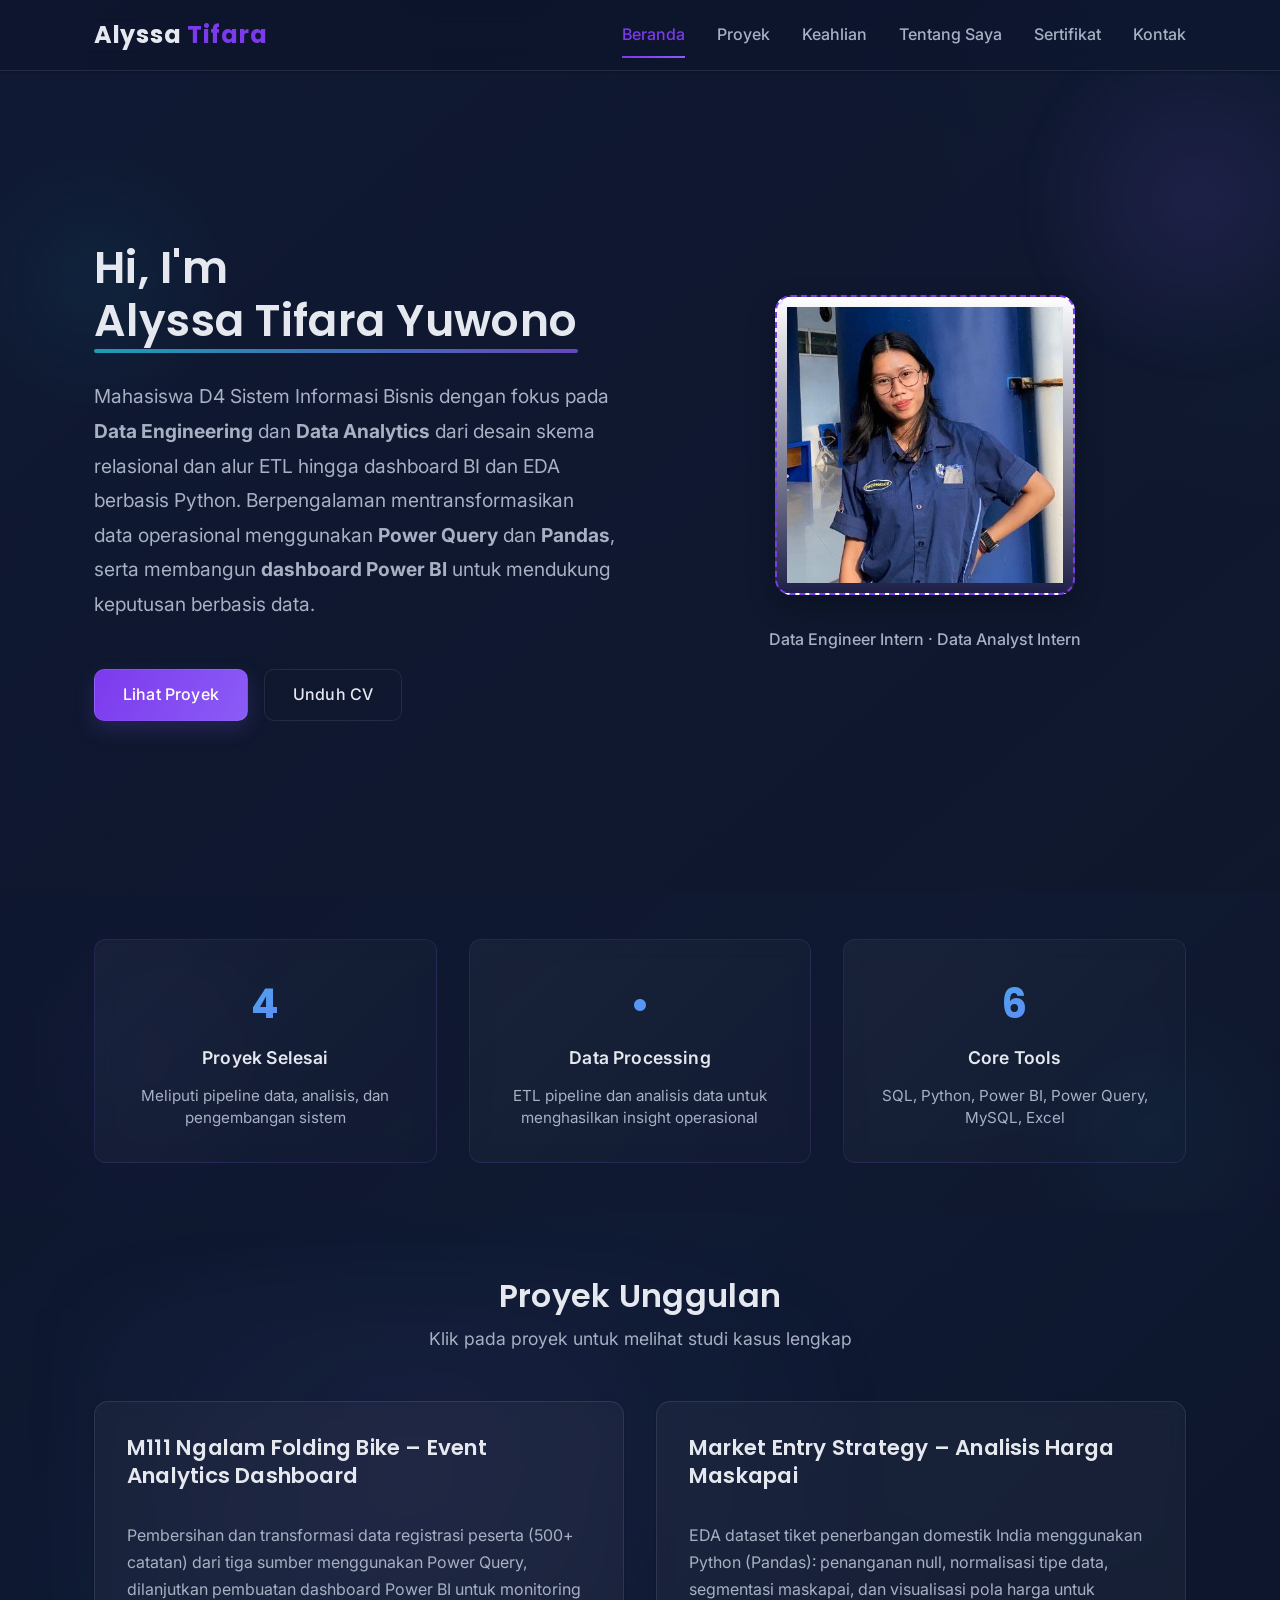
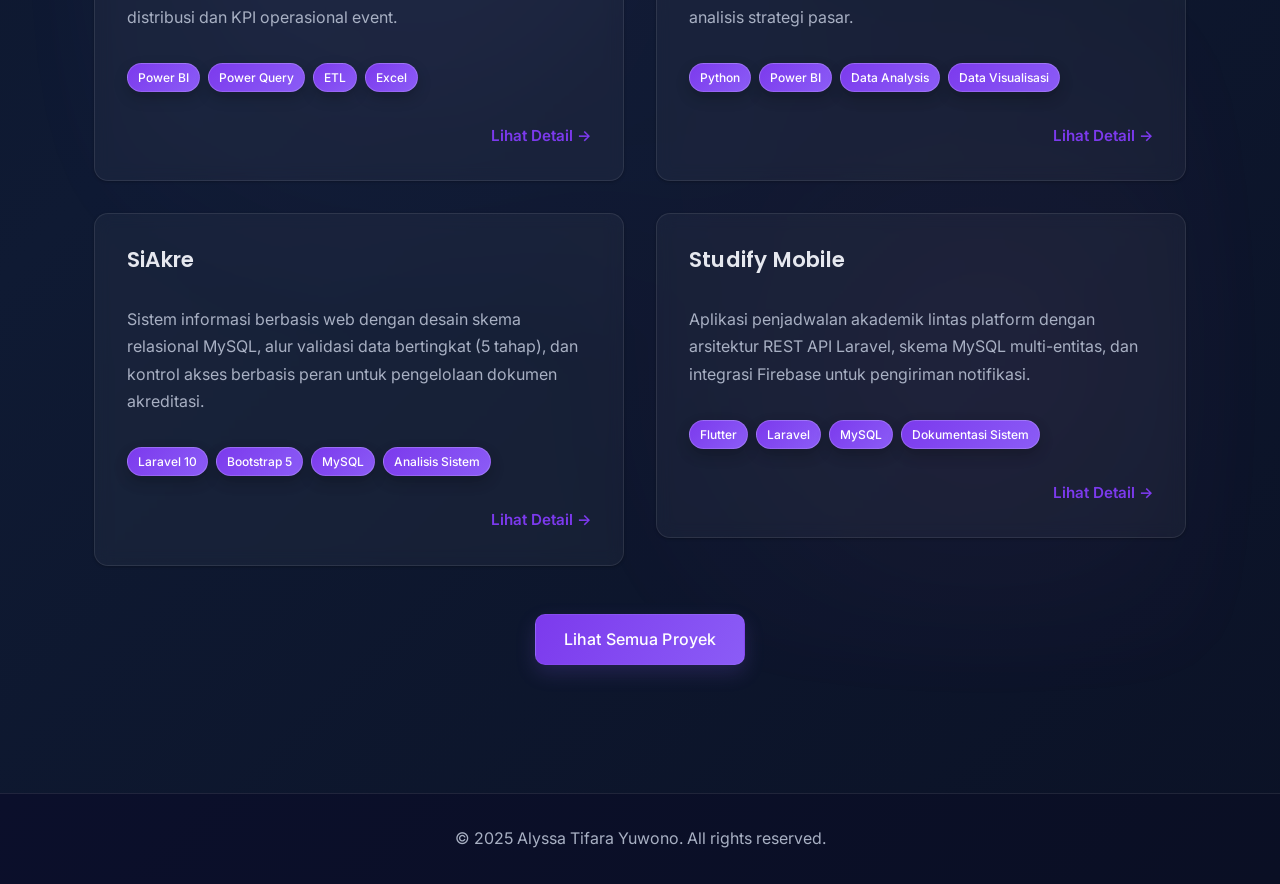
==== index.html @ a62a4da7 "Initial AI portfolio version" ====
<!DOCTYPE html>
<html lang="id">
<head>
    <meta charset="UTF-8">
    <meta name="viewport" content="width=device-width, initial-scale=1.0">
    <meta name="description" content="Portfolio of Alyssa Tifara Yuwono — D4 Business Information Systems student specializing in ETL pipelines, data engineering, and analytics using Python, SQL, Power BI, and MySQL.">
    <title>Alyssa Tifara Yuwono – Data Engineer & Data Analyst Intern</title>
    
    <!-- Favicon Links -->
    <link rel="icon" type="image/x-icon" href="assets/favicon/favicon.ico">
    <link rel="icon" type="image/png" sizes="32x32" href="assets/favicon/favicon-32x32.png">
    <link rel="icon" type="image/png" sizes="16x16" href="assets/favicon/favicon-16x16.png">
    <link rel="apple-touch-icon" sizes="180x180" href="assets/favicon/apple-touch-icon.png">
    <link rel="manifest" href="assets/favicon/site.webmanifest">
    
    <link rel="stylesheet" href="styles.css">
</head>
<body>
    <!-- ====================================
                HEADER & NAVIGATION
        ==================================== -->
    <header>
        <div class="container">
            <nav>
                <div class="logo">Alyssa <span>Tifara</span></div>
                
                <ul class="nav-links" id="navLinks">
                    <li><a href="index.html" class="active">Beranda</a></li>
                    <li><a href="projects.html">Proyek</a></li>
                    <li><a href="skills.html">Keahlian</a></li>
                    <li><a href="about.html">Tentang Saya</a></li>
                    <li><a href="certificates.html">Sertifikat</a></li>
                    <li><a href="contact.html">Kontak</a></li>
                </ul>
                
                <!-- Mobile menu toggle -->
                <div class="menu-toggle" id="menuToggle">
                    <span></span>
                    <span></span>
                    <span></span>
                </div>
            </nav>
        </div>
    </header>

    <!-- ===============================================
            HERO SECTION WITH PROFILE PHOTO
    ===================================================== -->
    <section class="hero">
        <div class="container">
            <div style="display: grid; grid-template-columns: 1fr 1fr; gap: 3rem; align-items: center;">
                <!-- Hero Content (Left) -->
                <div class="hero-content">
                    <h1 class="hero-title">
                        Hi, I'm <span class="hero-name">Alyssa Tifara Yuwono</span>
                    </h1>
                    
                    <!-- Short Introduction -->
                    <p class="hero-description">
                    Mahasiswa D4 Sistem Informasi Bisnis dengan fokus pada <strong>Data Engineering</strong> dan <strong>Data Analytics</strong> dari desain skema relasional dan alur ETL hingga dashboard BI dan EDA berbasis Python.
                    Berpengalaman mentransformasikan data operasional menggunakan <strong>Power Query</strong> dan <strong>Pandas</strong>, serta membangun <strong>dashboard Power BI</strong> untuk mendukung keputusan berbasis data.
                    </p>


                    
                    <!-- Call-to-Action Buttons -->
                    <div class="btn-group">
                        <a href="projects.html" class="btn btn-primary">Lihat Proyek</a>
                        <a href="assets/documents/cv/Alyssa Tifara Yuwono_CV_SAE AWARD 2025.pdf" class="btn btn-secondary" download>Unduh CV</a>
                    </div>
                </div>

                <!-- Profile Photo Section (Right) -->
                <div class="profile-photo-section">
                    <div class="profile-photo-container frame-charm">
                        <img src="assets/images/profile/photo_landing%20page.png" 
                            alt="Professional profile photo of Alyssa Tifara Yuwono" 
                            class="profile-photo">
                    </div>
                    <p class="profile-subtitle">
                        Data Engineer Intern · Data Analyst Intern
                    </p>
                </div>
            </div>
        </div>
    </section>

    <!-- ====================================
            STATISTICS SECTION
        ==================================== -->
    <section class="stats-section">
        <div class="container">
            <div class="stats-grid">
                <div class="stat-card">
                    <div class="stat-number">4</div>
                    <div class="stat-label">Proyek Selesai</div>
                    <div class="stat-description">
                        Meliputi pipeline data, analisis, dan pengembangan sistem
                    </div>
                </div>

                <div class="stat-card">
                    <div class="stat-number">•</div>
                    <div class="stat-label">Data Processing</div>
                    <div class="stat-description">
                        ETL pipeline dan analisis data untuk menghasilkan insight operasional
                    </div>
                </div>

                <div class="stat-card">
                    <div class="stat-number">6</div>
                    <div class="stat-label">Core Tools</div>
                    <div class="stat-description">
                        SQL, Python, Power BI, Power Query, MySQL, Excel
                    </div>
                </div>
            </div>
        </div>
    </section>

    <!-- ====================================
            PROJECT PREVIEW SECTION
        ==================================== -->
    <section>
        <div class="container">
            <div class="section-header">
                <h2 class="section-title">Proyek Unggulan</h2>
                <p class="section-subtitle">Klik pada proyek untuk melihat studi kasus lengkap</p>
            </div>

            <div class="projects-grid">
                <!-- PROJECT CARD 1 -->
                <a href="project-detail.html?id=m111" class="project-card fade-in-card" aria-label="Lihat detail proyek M111 Ngalam Folding Bike">
                    <div class="project-card-header">
                        <h3 class="project-card-title">M111 Ngalam Folding Bike – Event Analytics Dashboard</h3>
                    </div>
                    <p class="project-card-description">
                        Pembersihan dan transformasi data registrasi peserta (500+ catatan) dari tiga sumber menggunakan Power Query, dilanjutkan pembuatan dashboard Power BI untuk monitoring distribusi dan KPI operasional event.
                    </p>
                    <div class="tool-tags">
                        <span class="tag">Power BI</span>
                        <span class="tag">Power Query</span>
                        <span class="tag">ETL</span>
                        <span class="tag">Excel</span>
                    </div>
                    <div class="project-card-footer">
                        <span class="project-card-cta">Lihat Detail →</span>
                    </div>
                </a>

                <!-- PROJECT CARD 2 -->
                <a href="project-detail.html?id=order-delay" class="project-card fade-in-card" aria-label="Lihat detail proyek Market Entry Strategy">
                    <div class="project-card-header">
                        <h3 class="project-card-title">Market Entry Strategy – Analisis Harga Maskapai</h3>
                    </div>
                    <p class="project-card-description">
                        EDA dataset tiket penerbangan domestik India menggunakan Python (Pandas): penanganan null, normalisasi tipe data, segmentasi maskapai, dan visualisasi pola harga untuk analisis strategi pasar.
                    </p>
                    <div class="tool-tags">
                        <span class="tag">Python</span>
                        <span class="tag">Power BI</span>
                        <span class="tag">Data Analysis</span>
                        <span class="tag">Data Visualisasi</span>
                    </div>
                    <div class="project-card-footer">
                        <span class="project-card-cta">Lihat Detail →</span>
                    </div>
                </a>

                <!-- PROJECT CARD 3 -->
                <a href="project-detail.html?id=atm" class="project-card fade-in-card" aria-label="Lihat detail proyek SiAkre">
                    <div class="project-card-header">
                        <h3 class="project-card-title">SiAkre</h3>
                    </div>
                    <p class="project-card-description">
                        Sistem informasi berbasis web dengan desain skema relasional MySQL, alur validasi data bertingkat (5 tahap), dan kontrol akses berbasis peran untuk pengelolaan dokumen akreditasi.
                    </p>
                    <div class="tool-tags">
                        <span class="tag">Laravel 10</span>
                        <span class="tag">Bootstrap 5</span>
                        <span class="tag">MySQL</span>
                        <span class="tag">Analisis Sistem</span>
                    </div>
                    <div class="project-card-footer">
                        <span class="project-card-cta">Lihat Detail →</span>
                    </div>
                </a>

                <!-- PROJECT CARD 4 -->
                <a href="project-detail.html?id=retention" class="project-card fade-in-card" aria-label="Lihat detail proyek Studify Mobile">
                    <div class="project-card-header">
                        <h3 class="project-card-title">Studify Mobile</h3>
                    </div>
                    <p class="project-card-description">
                        Aplikasi penjadwalan akademik lintas platform dengan arsitektur REST API Laravel, skema MySQL multi-entitas, dan integrasi Firebase untuk pengiriman notifikasi.
                    </p>
                    <div class="tool-tags">
                        <span class="tag">Flutter</span>
                        <span class="tag">Laravel</span>
                        <span class="tag">MySQL</span>
                        <span class="tag">Dokumentasi Sistem</span>
                    </div>
                    <div class="project-card-footer">
                        <span class="project-card-cta">Lihat Detail →</span>
                    </div>
                </a>
            </div>

            <div style="text-align: center; margin-top: var(--spacing-lg);">
                <a href="projects.html" class="btn btn-primary">Lihat Semua Proyek</a>
            </div>
        </div>
    </section>

    <!-- ====================================
                    FOOTER
        ==================================== -->
    <footer>
        <div class="container">
            <p>&copy; 2025 Alyssa Tifara Yuwono. All rights reserved.</p>
        </div>
    </footer>

    <script src="script.js"></script>
</body>
</html>
---- styles.css ----
/* ========================================
    PROFESSIONAL PORTFOLIO STYLESHEET
    Clean, minimal, internship-ready design
   ======================================== */

/* === GOOGLE FONTS === */
@import url('https://fonts.googleapis.com/css2?family=Inter:wght@300;400;500;600;700&family=Poppins:wght@400;500;600;700&display=swap');

/* === CSS VARIABLES (Easy to customize) === */
:root {
    /* Core Palette: calm, enterprise-like */
    --navy-900: #0b1226;   /* page background */
    --navy-800: #101a33;   /* surfaces */
    --navy-700: #152042;   /* headers / cards */

    /* Role colors */
    --purple-600: #7C3AED; /* primary start */
    --purple-500: #8B5CF6; /* primary end */
    --cyan-400: #22D3EE;   /* data accent */
    --green-500: #22C55E;  /* success */

    /* Semantic mappings for existing selectors */
    --primary-color: var(--purple-600);   /* use minimally (tags/accents) */
    --primary-dark: #6D28D9;              /* subtle hover */
    --primary-light: rgba(139, 92, 246, 0.12);

    --text-light: #E6E8EF;  /* headings / high-contrast */
    --text-gray: #A8B0C3;   /* body */
    --background: var(--navy-900);
    --background-gray: rgba(255,255,255,0.04); /* soft panels on dark */
    --border-color: rgba(255,255,255,0.09);

    /* Shadows (kept subtle) */
    --shadow-sm: 0 1px 3px rgba(0,0,0,0.25);
    --shadow-md: 0 6px 16px rgba(0,0,0,0.25);
    --shadow-lg: 0 10px 28px rgba(0,0,0,0.28);
    --shadow-btn: 0 8px 20px rgba(139, 92, 246, 0.18);
    --glow-soft: 0 10px 24px rgba(139, 92, 246, 0.18);

    /* Typography */
    --font-heading: 'Poppins', sans-serif;
    --font-body: 'Inter', sans-serif;

    /* Spacing */
    --spacing-xs: 0.5rem;
    --spacing-sm: 1rem;
    --spacing-md: 2rem;
    --spacing-lg: 3rem;
    --spacing-xl: 4rem;

    /* Container */
    --container-width: 1140px;
    --container-padding: 1.5rem;
}

/* === RESET & BASE === */
* {
    margin: 0;
    padding: 0;
    box-sizing: border-box;
}

html {
    scroll-behavior: smooth;
}

body {
    font-family: var(--font-body);
    font-size: 16px;
    line-height: 1.6;
    color: var(--text-gray);
    background: radial-gradient(60% 40% at 0% 0%, rgba(139, 92, 246, 0.06), transparent 60%),
                radial-gradient(50% 35% at 100% 0%, rgba(34, 211, 238, 0.06), transparent 60%),
                linear-gradient(135deg, #0a1226 0%, #0f1a33 50%, #0b1226 100%);
    -webkit-font-smoothing: antialiased;
    -moz-osx-font-smoothing: grayscale;
    min-height: 100vh;
    position: relative;
    overflow-x: hidden;
}

body::before {
    content: "";
    position: fixed;
    inset: 0;
    background: radial-gradient(600px 400px at 85% -10%, rgba(139, 92, 246, 0.08), transparent 60%),
                radial-gradient(500px 360px at -15% 85%, rgba(34, 211, 238, 0.05), transparent 60%);
    filter: blur(50px);
    opacity: 0.7;
    z-index: 0;
    pointer-events: none;
}

/* === TYPOGRAPHY === */
h1, h2, h3, h4, h5, h6 {
    font-family: var(--font-heading);
    font-weight: 600;
    line-height: 1.3;
    color: var(--text-light);
    letter-spacing: 0.01em;
    margin-bottom: var(--spacing-sm);
}

h1 { font-size: 2.5rem; }
h2 { font-size: 2rem; }
h3 { font-size: 1.5rem; }
h4 { font-size: 1.25rem; }
h5 { font-size: 1.1rem; }
h6 { font-size: 1rem; }

p {
    margin-bottom: var(--spacing-sm);
    color: var(--text-gray);
}

a {
    color: var(--primary-color);
    text-decoration: none;
    transition: color 0.3s ease;
}

a:hover {
    color: var(--primary-dark);
}

/* === CONTAINER === */
.container {
    max-width: var(--container-width);
    margin: 0 auto;
    padding: 0 var(--container-padding);
}

/* === HEADER & NAVIGATION === */
header {
    background: rgba(14, 22, 46, 0.75);
    backdrop-filter: blur(12px);
    border-bottom: 1px solid var(--border-color);
    box-shadow: var(--shadow-sm);
    position: sticky;
    top: 0;
    z-index: 1000;
}

nav {
    display: flex;
    justify-content: space-between;
    align-items: center;
    padding: 1rem 0;
}

.logo {
    font-family: var(--font-heading);
    font-size: 1.5rem;
    font-weight: 700;
    color: var(--text-light);
    letter-spacing: 0.03em;
}

.logo span {
    color: var(--primary-color);
}

.nav-links {
    display: flex;
    list-style: none;
    gap: 2rem;
    align-items: center;
}

.nav-links li a {
    position: relative;
    font-weight: 500;
    color: var(--text-gray);
    padding: 0.5rem 0;
    transition: color 0.3s ease, transform 0.3s ease;
}

.nav-links li a::after {
    content: "";
    position: absolute;
    left: 0;
    bottom: -6px;
    width: 0;
    height: 2px;
    background: linear-gradient(90deg, var(--purple-600), var(--purple-500));
    transition: width 0.3s ease;
}

.nav-links li a:hover,
.nav-links li a.active {
    color: var(--primary-color);
    transform: translateY(-2px);
}

.nav-links li a:hover::after,
.nav-links li a.active::after {
    width: 100%;
}

/* Mobile Menu Toggle */
.menu-toggle {
    display: none;
    flex-direction: column;
    cursor: pointer;
    gap: 5px;
}

.menu-toggle span {
    width: 25px;
    height: 3px;
    background-color: var(--text-light);
    transition: all 0.3s ease;
}

/* === BUTTONS === */
.btn {
    display: inline-block;
    padding: 0.75rem 1.75rem;
    font-family: var(--font-body);
    font-size: 1rem;
    font-weight: 500;
    text-align: center;
    border-radius: 10px;
    cursor: pointer;
    transition: all 0.3s ease;
    border: 1px solid transparent;
    text-decoration: none;
    letter-spacing: 0.01em;
}

.btn-primary {
    background: linear-gradient(120deg, var(--purple-600), var(--purple-500));
    color: #ffffff;
    box-shadow: var(--shadow-btn);
    border-color: rgba(255, 255, 255, 0.06);
}

.btn-primary:hover {
    transform: translateY(-2px);
    box-shadow: 0 10px 24px rgba(139, 92, 246, 0.22);
}

.btn-secondary {
    background: transparent;
    color: var(--text-light);
    border: 1px solid var(--border-color);
    box-shadow: none;
}

.btn-secondary:hover {
    background: rgba(255,255,255,0.05);
    transform: translateY(-2px);
}

.btn-group {
    display: flex;
    gap: 1rem;
    flex-wrap: wrap;
}

/* === SECTIONS === */
section {
    padding: var(--spacing-xl) 0;
    position: relative;
    z-index: 1;
}

section::before {
    content: "";
    position: absolute;
    inset: 6% 5%;
    background: radial-gradient(circle at 30% 20%, rgba(159, 139, 255, 0.08), transparent 45%),
                radial-gradient(circle at 80% 70%, rgba(255, 122, 223, 0.06), transparent 40%);
    filter: blur(45px);
    opacity: 0.75;
    z-index: -1;
    pointer-events: none;
}

.section-header {
    text-align: center;
    margin-bottom: var(--spacing-lg);
}

.section-title {
    font-size: 2rem;
    margin-bottom: var(--spacing-xs);
    color: var(--text-light);
    letter-spacing: 0.01em;
}

.section-subtitle {
    color: var(--text-gray);
    font-size: 1.1rem;
}

/* Subtle header decoration used on Skills (and reusable) */
.section-decor {
    width: 140px;
    height: 6px;
    margin: 0.75rem auto 0;
    border-radius: 999px;
    background: linear-gradient(90deg, transparent, var(--cyan-400), var(--purple-500), transparent);
    opacity: 0.6;
}

/* === HERO SECTION (Homepage) === */
.hero {
    min-height: calc(100vh - 80px);
    display: flex;
    align-items: center;
    background: linear-gradient(140deg, rgba(16, 26, 52, 0.85), rgba(16, 23, 44, 0.8));
    position: relative;
    overflow: hidden;
}

.hero::after {
    content: "";
    position: absolute;
    width: 420px;
    height: 420px;
    right: -10%;
    top: -10%;
    background: radial-gradient(circle, rgba(139, 92, 246, 0.12), transparent 60%);
    filter: blur(10px);
    z-index: 0;
}

.hero::before {
    content: "";
    position: absolute;
    width: 320px;
    height: 320px;
    left: -5%;
    bottom: -10%;
    background: radial-gradient(circle, rgba(34, 211, 238, 0.08), transparent 60%);
    filter: blur(16px);
    z-index: 0;
}

.hero-content {
    max-width: 800px;
    position: relative;
    z-index: 1;
}

.hero-title {
    font-size: 2.75rem;
    line-height: 1.2;
    margin-bottom: var(--spacing-md);
    color: var(--text-light);
}

/* Subtle accent for the hero name (white text, gradient underline) */
.hero-name {
    color: var(--text-light);
    display: inline-block;
    position: relative;
}

.hero-name::after {
    content: "";
    position: absolute;
    left: 0;
    bottom: -6px;
    width: 100%;
    height: 4px;
    border-radius: 8px;
    background: linear-gradient(90deg, var(--cyan-400), var(--purple-500));
    opacity: 0.7;
}

.hero-description {
    font-size: 1.2rem;
    color: var(--text-gray);
    margin-bottom: var(--spacing-lg);
    line-height: 1.8;
}

/* Profile Photo Section */
.profile-photo-section {
    display: flex;
    flex-direction: column;
    align-items: center;
    justify-content: center;
    animation: fadeInUp 0.8s ease-out 0.3s both;
}

.profile-photo-container {
    width: 300px;
    height: 300px;
    margin-bottom: var(--spacing-md);
    border-radius: 12px;
    overflow: hidden;
    box-shadow: var(--shadow-lg);
    border: 3px solid var(--primary-light);
    position: relative;
    background-color: var(--background);
}

/* Cute & interesting frames (non-generic, still professional) */
.profile-photo-container.frame-charm {
    padding: 10px;
    border: 2px dashed var(--primary-color);
    border-radius: 16px;
    background:
        linear-gradient(180deg, #ffffff 0%, var(--primary-light) 100%);
    transition: transform 0.2s ease, box-shadow 0.2s ease;
}
.profile-photo-container.frame-charm::before,
.profile-photo-container.frame-charm::after {
    content: "";
    position: absolute;
    width: 14px;
    height: 14px;
    border-radius: 4px;
    background: var(--primary-color);
    opacity: 0.12;
}
.profile-photo-container.frame-charm::before {
    top: -7px;
    left: -7px;
    transform: rotate(12deg);
    box-shadow: 0 0 0 6px var(--primary-light);
}
.profile-photo-container.frame-charm::after {
    bottom: -7px;
    right: -7px;
    transform: rotate(-12deg);
    box-shadow: 0 0 0 6px var(--primary-light);
}
.profile-photo-container.frame-charm:hover {
    transform: translateY(-2px);
    box-shadow: var(--shadow-lg);
}

/* Soft arc accent behind the photo */
.profile-photo-container.frame-arc {
    border: 2px solid var(--border-color);
    border-radius: 18px;
}
.profile-photo-container.frame-arc::before {
    content: "";
    position: absolute;
    width: 120%;
    height: 120%;
    left: -10%;
    top: -20%;
    border-radius: 50%;
    background: radial-gradient(
        60% 60% at 20% 20%,
        var(--primary-light) 0%,
        transparent 70%
    );
    z-index: -1;
}

/* Subtle ribbon accent in the corner */
.profile-photo-container.frame-ribbon {
    border: 2px solid var(--primary-light);
    border-radius: 14px;
}
.profile-photo-container.frame-ribbon::before {
    content: "";
    position: absolute;
    top: 10px;
    left: -12px;
    width: 70px;
    height: 12px;
    background: var(--primary-light);
    transform: rotate(-12deg);
    border-radius: 6px;
}
.profile-photo-container.frame-ribbon::after {
    content: "";
    position: absolute;
    bottom: 10px;
    right: -12px;
    width: 70px;
    height: 12px;
    background: var(--primary-light);
    transform: rotate(12deg);
    border-radius: 6px;
}

.profile-photo {
    width: 100%;
    height: 100%;
    object-fit: cover;
    display: block;
}

.profile-subtitle {
    text-align: center;
    color: var(--text-gray);
    font-size: 1rem;
    font-weight: 500;
}

/* === CARDS === */
.card {
    background: rgba(255, 255, 255, 0.04);
    border-radius: 14px;
    padding: var(--spacing-md);
    box-shadow: var(--shadow-md);
    transition: transform 0.3s ease, box-shadow 0.3s ease, border-color 0.3s ease;
    border: 1px solid var(--border-color);
}

.card:hover {
    transform: translateY(-6px);
    box-shadow: var(--glow-soft);
    border-color: var(--primary-color);
}

/* === PROJECT PREVIEW SECTION (Homepage) === */
.project-preview-grid {
    display: grid;
    grid-template-columns: repeat(auto-fit, minmax(350px, 1fr));
    gap: var(--spacing-md);
    margin-bottom: var(--spacing-lg);
}

.project-preview-card {
    background: rgba(255, 255, 255, 0.04);
    border: 1px solid var(--border-color);
    border-radius: 14px;
    padding: var(--spacing-md);
    text-decoration: none;
    color: inherit;
    transition: all 0.3s ease;
    box-shadow: var(--shadow-sm);
    display: flex;
    flex-direction: column;
    backdrop-filter: blur(8px);
}

.project-preview-card:hover {
    box-shadow: var(--glow-soft);
    transform: translateY(-10px);
    border-color: var(--primary-color);
}

.project-preview-header {
    margin-bottom: var(--spacing-sm);
}

.project-preview-header h3 {
    color: var(--text-light);
    font-size: 1.25rem;
    margin: 0;
}

.project-preview-description {
    color: var(--text-gray);
    font-size: 1rem;
    line-height: 1.6;
    margin-bottom: auto;
    padding-bottom: var(--spacing-sm);
}

.project-preview-footer {
    display: flex;
    justify-content: space-between;
    align-items: center;
    padding-top: var(--spacing-sm);
    border-top: 1px solid var(--border-color);
}

.project-preview-tag {
    background-color: var(--primary-light);
    color: var(--primary-color);
    padding: 0.35rem 0.75rem;
    border-radius: 20px;
    font-size: 0.85rem;
    font-weight: 500;
}

.view-more {
    color: var(--primary-color);
    font-weight: 500;
    font-size: 0.95rem;
    transition: color 0.3s ease;
}

.project-preview-card:hover .view-more {
    color: var(--primary-dark);
}

/* === PROJECTS PAGE - CARD GRID === */
.projects-grid {
    display: grid;
    grid-template-columns: repeat(2, 1fr);
    gap: var(--spacing-md);
    margin-top: var(--spacing-md);
    align-items: start;
}

@media (max-width: 1024px) {
    .projects-grid {
        grid-template-columns: repeat(2, 1fr);
    }
}

@media (max-width: 640px) {
    .projects-grid {
        grid-template-columns: 1fr;
    }
}

.project-card {
    background: rgba(255, 255, 255, 0.04);
    border: 1px solid var(--border-color);
    border-radius: 14px;
    padding: var(--spacing-md);
    text-decoration: none;
    color: inherit;
    display: flex;
    flex-direction: column;
    transition: all 0.3s ease;
    box-shadow: var(--shadow-sm);
    backdrop-filter: blur(8px);
}

.project-card:hover {
    transform: translateY(-8px);
    box-shadow: var(--glow-soft);
    border-color: var(--primary-color);
}

/* Detail loader */
.detail-loader {
    display: grid;
    place-items: center;
    gap: 0.75rem;
    padding: var(--spacing-lg) 0;
    color: var(--text-light);
    text-align: center;
    transition: opacity 0.3s ease;
}

.detail-loader.is-hiding {
    opacity: 0;
    max-height: 0;
    margin: 0;
    padding: 0;
    overflow: hidden;
    transition: opacity 0.24s ease, max-height 0.28s ease, padding 0.28s ease, margin 0.28s ease;
}

.detail-loader[hidden] {
    display: none !important;
}

.detail-loader .spinner {
    width: 48px;
    height: 48px;
    border: 3px solid rgba(255, 255, 255, 0.15);
    border-top-color: var(--purple-500);
    border-radius: 50%;
    animation: spin 1s linear infinite;
}

@keyframes spin {
    from { transform: rotate(0deg); }
    to { transform: rotate(360deg); }
}

#detail-shell {
    opacity: 0;
    transition: opacity 0.4s ease;
}

#detail-shell[hidden] {
    display: none;
}

.project-card-header {
    margin-bottom: var(--spacing-sm);
}

.project-card-title {
    color: var(--text-light);
    font-size: 1.35rem;
    margin: 0 0 var(--spacing-sm) 0;
    font-weight: 600;
}

.project-card-description {
    color: var(--text-gray);
    font-size: 1rem;
    line-height: 1.7;
    margin-bottom: var(--spacing-md);
    flex-grow: 1;
}

.project-card-tools {
    display: flex;
    flex-wrap: wrap;
    gap: 0.5rem;
    margin-bottom: var(--spacing-sm);
    padding-bottom: var(--spacing-sm);
    border-bottom: 1px solid var(--border-color);
}

/* High-contrast tool tags for project cards (accessibility-first) */
.tool-tags {
    display: flex;
    flex-wrap: wrap;
    gap: 0.5rem;
    margin-bottom: var(--spacing-md);
}

.tag {
    font-size: 0.75rem;
    font-weight: 500;
    padding: 4px 10px;
    border-radius: 999px;
    color: #ffffff;
    background: linear-gradient(135deg, var(--purple-600), var(--purple-500));
    border: 1px solid rgba(255, 255, 255, 0.18);
    box-shadow: 0 6px 14px rgba(0, 0, 0, 0.22);
    transition: transform 0.2s ease, box-shadow 0.2s ease;
}

/* Legacy tool-badge (kept for backward compatibility) */
.tool-badge {
    background-color: var(--primary-light);
    color: var(--primary-color);
    padding: 0.35rem 0.85rem;
    border-radius: 16px;
    font-size: 0.85rem;
    font-weight: 500;
}

.project-card-footer {
    display: flex;
    justify-content: flex-end;
    align-items: center;
}

.project-card-cta {
    color: var(--primary-color);
    font-weight: 600;
    font-size: 0.95rem;
    transition: all 0.3s ease;
}

.project-card:hover .project-card-cta {
    color: var(--purple-500);
    transform: translateX(6px);
}

/* === PROJECT DETAIL PAGE === */
.back-link {
    display: inline-flex;
    align-items: center;
    color: var(--text-gray);
    font-size: 0.95rem;
    font-weight: 500;
    text-decoration: none;
    transition: color 0.3s ease;
}

.back-link:hover {
    color: var(--primary-color);
}

.project-detail-header {
    text-align: center;
    max-width: 900px;
    margin: 0 auto var(--spacing-xl);
    padding-bottom: var(--spacing-lg);
    border-bottom: 2px solid var(--border-color);
}

.project-detail-title {
    font-size: 2.5rem;
    color: var(--text-light);
    margin-bottom: var(--spacing-md);
    line-height: 1.2;
    opacity: 0;
    animation: fadeInUp 0.5s ease-out forwards;
    animation-delay: 0.05s;
}

.project-detail-meta {
    display: flex;
    justify-content: center;
    flex-wrap: wrap;
    gap: 0.75rem;
    margin-bottom: var(--spacing-md);
}

.tool-badge-large {
    background-color: var(--primary-color);
    color: white;
    padding: 0.5rem 1.25rem;
    border-radius: 20px;
    font-size: 0.95rem;
    font-weight: 600;
    opacity: 0;
    animation: fadeInUp 0.5s ease-out forwards;
}

.tool-badge-large:nth-child(1) {
    animation-delay: 0.15s;
}

.tool-badge-large:nth-child(2) {
    animation-delay: 0.2s;
}

.tool-badge-large:nth-child(3) {
    animation-delay: 0.25s;
}

.tool-badge-large:nth-child(n+4) {
    animation-delay: 0.3s;
}

.project-detail-intro {
    font-size: 1.2rem;
    line-height: 1.8;
    color: var(--text-gray);
    max-width: 800px;
    margin: 0 auto;
    opacity: 0;
    animation: fadeInUp 0.5s ease-out forwards;
    animation-delay: 0.35s;
}

.project-hero {
    max-width: 960px;
    margin: 0 auto var(--spacing-lg);
    padding: 0 var(--container-padding);
    display: flex;
    justify-content: center;
}

.project-image-wrapper {
    width: 100%;
    position: relative;
}

.project-image-skeleton {
    width: 100%;
    aspect-ratio: 16 / 9;
    border-radius: 14px;
    background: linear-gradient(120deg, rgba(255,255,255,0.08), rgba(255,255,255,0.02), rgba(255,255,255,0.08));
    background-size: 200% 100%;
    animation: skeletonShimmer 1.4s ease-in-out infinite;
    box-shadow: var(--shadow-sm);
}

.project-image {
    width: 100%;
    height: auto;
    display: block;
    border-radius: 14px;
    box-shadow: var(--shadow-md);
    transition: opacity 0.5s ease, transform 0.5s ease, box-shadow 0.3s ease;
    opacity: 0;
    transform: translateY(8px);
    object-fit: cover;
    background: rgba(255, 255, 255, 0.02);
}

.project-image.is-visible {
    opacity: 1;
    transform: translateY(0);
}

.project-image:hover {
    transform: translateY(-4px);
    box-shadow: var(--shadow-lg);
}

.project-detail-content {
    max-width: 900px;
    margin: 0 auto;
}

/* === WEBSITE PREVIEW (SIAkre Only) === */
.website-preview-section {
    max-width: 1100px;
    margin: 0 auto var(--spacing-xl);
    padding: var(--spacing-lg) var(--container-padding);
    text-align: center;
}

.website-preview-title {
    font-size: 1.5rem;
    color: var(--text-light);
    margin-bottom: var(--spacing-lg);
    font-weight: 600;
    letter-spacing: 0.02em;
}

.website-preview-container {
    display: flex;
    justify-content: center;
    align-items: center;
}

/* === DASHBOARD GALLERY (M111 Only) === */
.dashboard-gallery-section {
    max-width: 1200px;
    margin: 0 auto var(--spacing-xl);
    padding: var(--spacing-lg) var(--container-padding);
    text-align: center;
}

.dashboard-gallery-grid {
    display: grid;
    grid-template-columns: 1fr;
    gap: var(--spacing-xl);
    align-items: start;
}

.dashboard-gallery-item {
    position: relative;
    width: 100%;
    height: auto;
    overflow: hidden;
}

.dashboard-gallery-skeleton {
    position: absolute;
    inset: 0;
    width: 100%;
    height: 100%;
    background: linear-gradient(90deg, rgba(255, 255, 255, 0.05) 25%, rgba(255, 255, 255, 0.1) 50%, rgba(255, 255, 255, 0.05) 75%);
    background-size: 200% 100%;
    animation: shimmer 2s infinite;
}

@keyframes shimmer {
    0% { background-position: 200% 0; }
    100% { background-position: -200% 0; }
}

.dashboard-gallery-image {
    position: relative;
    width: 100%;
    height: auto;
    display: block;
    object-fit: contain;
    opacity: 0;
    transform: translateY(8px);
    transition: opacity 0.5s ease, transform 0.5s ease;
}

.dashboard-gallery-image.is-visible {
    opacity: 1;
    transform: translateY(0);
}

.dashboard-gallery-image:not(.is-visible) {
    visibility: hidden;
}

/* === MOBILE APP SHOWCASE (Studify Only) === */
.mobile-showcase-section {
    max-width: 1100px;
    margin: 0 auto var(--spacing-xl);
    padding: var(--spacing-lg) var(--container-padding);
    text-align: center;
}

.mobile-showcase-title {
    font-size: 1.5rem;
    color: var(--text-light);
    margin-bottom: var(--spacing-lg);
    font-weight: 600;
    letter-spacing: 0.02em;
}

.mobile-screens-container {
    display: grid;
    grid-template-columns: repeat(3, 1fr);
    gap: var(--spacing-lg);
    justify-items: center;
    align-items: start;
}

/* Mobile device frame */
.mobile-frame {
    position: relative;
    width: 100%;
    max-width: 280px;
    aspect-ratio: 9 / 19;
    background: rgba(255, 255, 255, 0.02);
    border-radius: 24px;
    padding: 12px;
    box-shadow: 0 8px 24px rgba(0, 0, 0, 0.3), 
                0 0 0 1px rgba(255, 255, 255, 0.06);
    border: 2px solid rgba(255, 255, 255, 0.08);
    overflow: hidden;
    transition: transform 0.3s ease, box-shadow 0.3s ease;
}

.mobile-frame:hover {
    transform: translateY(-6px);
    box-shadow: 0 12px 32px rgba(0, 0, 0, 0.35),
                0 0 0 1px rgba(255, 255, 255, 0.1);
}

.mobile-frame img {
    width: 100%;
    height: 100%;
    object-fit: cover;
    border-radius: 16px;
    display: block;
    background: var(--navy-800);
}

/* Tablet layout */
@media (max-width: 1024px) {
    .dashboard-gallery-grid {
        grid-template-columns: 1fr;
        gap: var(--spacing-lg);
    }

    .mobile-screens-container {
        grid-template-columns: repeat(2, 1fr);
        gap: var(--spacing-md);
    }
    
    .mobile-frame:nth-child(3) {
        grid-column: 1 / -1;
        max-width: 280px;
        justify-self: center;
    }
}

/* Mobile layout */
@media (max-width: 768px) {
    .dashboard-gallery-grid {
        grid-template-columns: 1fr;
    }

    .dashboard-card {
        padding: var(--spacing-sm);
    }

    .dashboard-label {
        font-size: 0.9rem;
    }

    .mobile-screens-container {
        grid-template-columns: 1fr;
        gap: var(--spacing-md);
    }
    
    .mobile-frame {
        max-width: 260px;
        margin: 0 auto;
    }
    
    .mobile-frame:nth-child(3) {
        grid-column: auto;
    }
    
    .mobile-showcase-title {
        font-size: 1.25rem;
    }
}


.detail-section {
    margin-bottom: var(--spacing-xl);
    background: rgba(255, 255, 255, 0.04);
    padding: var(--spacing-lg);
    border-radius: 14px;
    border: 1px solid var(--border-color);
    box-shadow: var(--shadow-sm);
}

.detail-section.animate-fade-up {
    opacity: 0;
    animation: fadeInUp 0.5s ease-out forwards;
}

.detail-section.highlight-section {
    background: linear-gradient(135deg, rgba(159, 139, 255, 0.16), rgba(82, 142, 255, 0.12));
    border: 1px solid rgba(159, 139, 255, 0.6);
    box-shadow: var(--glow-soft);
}

.detail-section-title {
    font-size: 1.75rem;
    color: var(--text-light);
    margin-bottom: var(--spacing-md);
    padding-bottom: var(--spacing-sm);
    border-bottom: 2px solid var(--border-color);
}

.detail-section-body {
    color: var(--text-gray);
    line-height: 1.8;
}

.detail-section-body p {
    margin-bottom: var(--spacing-sm);
}

.detail-list {
    list-style: none;
    padding-left: 0;
}

.detail-list li {
    padding: var(--spacing-sm);
    margin-bottom: var(--spacing-sm);
    background: rgba(255, 255, 255, 0.04);
    border-left: 4px solid var(--primary-color);
    border-radius: 6px;
    color: var(--text-gray);
}

/* Insights styling */
.insights-container {
    display: flex;
    flex-direction: column;
    gap: var(--spacing-md);
}

.insight-box {
    display: flex;
    gap: var(--spacing-md);
    background: rgba(255, 255, 255, 0.04);
    padding: var(--spacing-md);
    border-radius: 12px;
    border: 1px solid var(--border-color);
    backdrop-filter: blur(6px);
    box-shadow: var(--shadow-sm);
}

.insight-number {
    flex-shrink: 0;
    width: 40px;
    height: 40px;
    background: var(--primary-color);
    color: white;
    border-radius: 50%;
    display: flex;
    align-items: center;
    justify-content: center;
    font-size: 1.25rem;
    font-weight: 700;
}

.insight-content {
    flex: 1;
}

.insight-content p {
    margin: 0;
    color: var(--text-light);
    line-height: 1.7;
}

/* Action buttons on detail page */
.project-actions {
    display: flex;
    justify-content: center;
    gap: var(--spacing-md);
    margin: var(--spacing-xl) 0;
    flex-wrap: wrap;
}

.project-actions .btn {
    min-width: 220px;
}

.card-title {
    margin-bottom: var(--spacing-sm);
}

.card-text {
    color: var(--text-gray);
}

/* === PROJECT CASE STUDY === */
.project-case-study {
    background: rgba(255, 255, 255, 0.03);
    padding: var(--spacing-lg);
    border-radius: 14px;
    margin-bottom: var(--spacing-md);
    border: 1px solid var(--border-color);
    box-shadow: var(--shadow-sm);
}

.case-study-header {
    margin-bottom: var(--spacing-lg);
    padding-bottom: var(--spacing-md);
    border-bottom: 2px solid var(--border-color);
}

.case-study-section {
    margin-bottom: var(--spacing-lg);
}

.case-study-section h3 {
    color: var(--primary-color);
    margin-bottom: var(--spacing-sm);
    display: flex;
    align-items: center;
    gap: 0.5rem;
}

.case-study-section h3::before {
    content: "▸";
    color: var(--primary-color);
    font-weight: bold;
}

.insight-list, .tool-list, .approach-list {
    list-style: none;
    padding-left: 0;
}

.insight-list li, .tool-list li, .approach-list li {
    padding: var(--spacing-sm);
    margin-bottom: var(--spacing-sm);
    background: rgba(255, 255, 255, 0.04);
    border-left: 4px solid var(--primary-color);
    border-radius: 6px;
}

.note {
    background: linear-gradient(135deg, rgba(159, 139, 255, 0.15), rgba(255, 122, 223, 0.12));
    padding: var(--spacing-sm);
    border-radius: 8px;
    font-style: italic;
    color: var(--text-light);
    margin-top: var(--spacing-md);
    border: 1px solid rgba(159, 139, 255, 0.3);
}

/* === SKILLS GRID === */
.skills-grid {
    display: grid;
    grid-template-columns: repeat(auto-fit, minmax(300px, 1fr));
    gap: var(--spacing-md);
    margin-top: var(--spacing-md);
}

.skill-category {
    background: rgba(255, 255, 255, 0.04);
    padding: var(--spacing-md);
    border-radius: 12px;
    box-shadow: var(--shadow-sm);
    border: 1px solid var(--border-color);
    border-top: 4px solid var(--primary-color);
    backdrop-filter: blur(6px);
}

.skill-category h3 {
    margin-bottom: var(--spacing-md);
}

.skill-list {
    list-style: none;
}

.skill-list li {
    padding: var(--spacing-xs) 0;
    color: var(--text-gray);
    display: flex;
    align-items: center;
    gap: 0.5rem;
}

.skill-list li::before {
    content: "✓";
    color: var(--primary-color);
    font-weight: bold;
}

.skill-note {
    font-size: 0.85rem;
    color: var(--text-light);
    font-style: italic;
    margin-top: var(--spacing-xs);
}

/* === CERTIFICATES === */
.certificates-list {
    display: grid;
    grid-template-columns: repeat(2, 1fr);
    gap: var(--spacing-md);
    margin-top: var(--spacing-md);
    max-width: 1000px;
    margin-left: auto;
    margin-right: auto;
}

.certificate-item {
    background: rgba(255, 255, 255, 0.04);
    padding: var(--spacing-md);
    border-radius: 12px;
    box-shadow: var(--shadow-sm);
    border: 1px solid var(--border-color);
    border-left: 4px solid var(--primary-color);
    backdrop-filter: blur(6px);
    display: flex;
    flex-direction: column;
}

.certificate-name {
    font-weight: 600;
    color: var(--text-light);
    margin-bottom: var(--spacing-xs);
}

.certificate-platform {
    color: var(--primary-color);
    font-size: 0.9rem;
    margin-bottom: var(--spacing-sm);
}

.certificate-learning {
    color: var(--text-gray);
    font-size: 0.95rem;
    flex-grow: 1;
    margin-bottom: var(--spacing-md);
}

.certificate-preview-container {
    display: flex;
    justify-content: center;
    margin-top: auto;
}

.certificate-preview {
    display: inline-block;
    text-decoration: none;
    border-radius: 8px;
    overflow: hidden;
    transition: all 0.3s ease;
}

.certificate-preview img {
    max-width: 180px;
    height: auto;
    display: block;
    border: 1px solid var(--border-color);
    background: rgba(0, 0, 0, 0.3);
    border-radius: 6px;
    transition: transform 0.3s ease, box-shadow 0.3s ease;
}

.certificate-preview:hover img {
    transform: scale(1.03);
    box-shadow: 0 6px 16px rgba(139, 92, 246, 0.25);
}

/* === ABOUT SECTION === */
.about-content {
    max-width: 800px;
    margin: 0 auto;
}

.about-text {
    font-size: 1.1rem;
    line-height: 1.8;
    margin-bottom: var(--spacing-md);
}

.quality-interest {
    background: linear-gradient(135deg, rgba(159, 139, 255, 0.12), rgba(255, 122, 223, 0.12));
    padding: var(--spacing-lg);
    border-radius: 12px;
    margin-top: var(--spacing-lg);
    border: 1px solid rgba(159, 139, 255, 0.25);
    box-shadow: var(--shadow-sm);
}

.quality-interest h3 {
    color: var(--primary-color);
    margin-bottom: var(--spacing-md);
}

/* === CONTACT SECTION === */
.contact-container {
    max-width: 600px;
    margin: 0 auto;
    text-align: center;
}

.contact-links {
    display: flex;
    flex-direction: column;
    gap: var(--spacing-sm);
    margin: var(--spacing-md) 0;
}

.contact-item {
    display: flex;
    align-items: center;
    justify-content: center;
    gap: 1rem;
    padding: var(--spacing-md);
    background: rgba(255, 255, 255, 0.04);
    border-radius: 12px;
    transition: all 0.3s ease;
    border: 1px solid var(--border-color);
    backdrop-filter: blur(6px);
    text-decoration: none;
    color: inherit;
    cursor: pointer;
}

.contact-item:hover {
    background: rgba(159, 139, 255, 0.12);
    transform: translateX(6px);
    box-shadow: var(--glow-soft);
}

.contact-link:focus-visible {
    outline: 2px solid var(--primary-color);
    outline-offset: 4px;
}

.contact-icon {
    font-size: 1.5rem;
    color: var(--primary-color);
}

.contact-info {
    text-align: left;
}

.contact-label {
    font-size: 0.85rem;
    color: var(--text-light);
    display: block;
}

.contact-value {
    font-weight: 500;
    color: var(--text-light);
}

/* Soft entrance animation for key cards */
.project-card,
.project-preview-card,
.skill-category,
.certificate-item,
.contact-item,
.detail-section,
.project-case-study {
    animation: fadeInUp 0.7s ease both;
}

/* === FOOTER === */
footer {
    background: linear-gradient(135deg, #0b0f2b, #0a0f24);
    color: var(--text-gray);
    padding: var(--spacing-md) 0;
    text-align: center;
    margin-top: var(--spacing-xl);
    border-top: 1px solid var(--border-color);
}

footer p {
    color: var(--text-gray);
    margin: 0;
}

/* === RESPONSIVE DESIGN === */
@media (max-width: 768px) {
    /* Typography adjustments */
    h1 { font-size: 2rem; }
    h2 { font-size: 1.75rem; }
    h3 { font-size: 1.35rem; }
    
    .hero-title {
        font-size: 2rem;
    }
    
    .hero-description {
        font-size: 1rem;
    }

    /* CRITICAL FIX: Hero section layout - explicitly define single column grid
       Prevents layout shift and ensures proper stacking on mobile */
    .hero {
        min-height: auto;
        padding: var(--spacing-lg) 0;
    }

    .hero .container > div {
        display: grid !important;
        grid-template-columns: 1fr !important;
        gap: 2rem !important;
    }

    .profile-photo-container {
        width: 250px;
        height: 250px;
    }
    
    /* CRITICAL FIX: Mobile navigation - explicit flex behavior
       Ensures menu toggle and nav-links work together without conflicts */
    .menu-toggle {
        display: flex;
    }
    
    .nav-links {
        position: absolute;
        top: 100%;
        left: 0;
        right: 0;
        background: rgba(9, 13, 30, 0.95);
        flex-direction: column;
        padding: 1rem;
        box-shadow: var(--shadow-md);
        display: none;
        gap: 0;
        border: 1px solid var(--border-color);
        z-index: 999;
        /* Prevent nav from pushing content on iOS */
        max-height: calc(100vh - 60px);
        overflow-y: auto;
    }
    
    .nav-links.active {
        display: flex;
    }
    
    .nav-links li {
        width: 100%;
        text-align: center;
        padding: 0.75rem 0;
        border-bottom: 1px solid var(--border-color);
    }

    /* PERFORMANCE FIX: Reduce blur/backdrop-filter on mobile
       Improves scrolling performance and battery life on mobile devices */
    header {
        backdrop-filter: blur(6px);
    }

    /* Remove heavy blur from decoration pseudo-elements */
    body::before {
        filter: blur(30px);
    }

    section::before {
        filter: blur(25px);
        opacity: 0.5;
    }

    .hero::after {
        filter: blur(6px);
    }

    .hero::before {
        filter: blur(8px);
    }

    .stat-card {
        backdrop-filter: blur(6px);
    }

    .card {
        backdrop-filter: blur(4px);
    }

    .project-card,
    .skill-category,
    .certificate-item,
    .contact-item {
        backdrop-filter: blur(4px);
    }
    
    /* Project preview grid on mobile */
    .project-preview-grid {
        grid-template-columns: 1fr;
    }

    /* Projects grid on mobile */
    .projects-grid {
        grid-template-columns: repeat(2, 1fr);
    }

    /* Project detail page */
    .project-detail-title {
        font-size: 1.85rem;
    }

    .project-detail-intro {
        font-size: 1.05rem;
    }

    .detail-section {
        padding: var(--spacing-md);
    }

    .insight-box {
        flex-direction: column;
    }

    .project-actions {
        flex-direction: column;
    }

    .project-actions .btn {
        width: 100%;
    }
    
    /* Buttons */
    .btn-group {
        flex-direction: column;
    }
    
    .btn {
        width: 100%;
    }
    
    /* Grids */
    .skills-grid {
        grid-template-columns: 1fr;
    }
    
    .certificates-list {
        grid-template-columns: 1fr;
    }
    
    /* CRITICAL FIX: Section spacing - reduce padding for better mobile spacing
       Prevents excessive whitespace on small screens */
    section {
        padding: var(--spacing-md) 0;
    }

    /* CRITICAL FIX: Avoid buggy 100vh on mobile
       Use calc with safe fallback to ensure proper viewport height */
    .hero {
        /* Remove min-height: calc(100vh - 80px) - causes issues on mobile browsers */
        /* Use auto padding instead for flexible height */
    }

    /* PERFORMANCE FIX: Reduce shadow complexity on mobile */
    .stat-card:hover {
        box-shadow: 0 4px 12px rgba(139, 92, 246, 0.12);
    }

    .card:hover {
        box-shadow: 0 4px 12px rgba(139, 92, 246, 0.12);
    }

    .project-card:hover {
        box-shadow: 0 4px 12px rgba(139, 92, 246, 0.12);
    }

    /* ACCESSIBILITY FIX: Ensure nav links are easily tappable
       Minimum touch target size is 44x44px */
    .nav-links li a {
        padding: 0.75rem 1rem;
        display: block;
        min-height: 44px;
        display: flex;
        align-items: center;
        justify-content: center;
    }

    .nav-links li a::after {
        bottom: -10px;
    }
}

@media (max-width: 480px) {
    :root {
        --container-padding: 1rem;
    }
    
    h1 { font-size: 1.75rem; }
    h2 { font-size: 1.5rem; }
    
    .hero-title {
        font-size: 1.75rem;
    }

    /* CRITICAL FIX: Further reduce blur on very small screens
       Very small devices have limited GPU resources */
    header {
        backdrop-filter: blur(4px);
    }

    body::before {
        filter: blur(20px);
        opacity: 0.4;
    }

    section::before {
        filter: blur(20px);
        opacity: 0.35;
    }

    /* CRITICAL FIX: Reduce decorative element sizes on mobile
       Prevents layout issues and improves rendering performance */
    .stats-section::before {
        width: 300px;
        height: 200px;
        left: -150px;
    }

    .stats-section::after {
        width: 250px;
        height: 150px;
        right: -125px;
    }

    /* CRITICAL FIX: Adjust profile photo on small screens */
    .profile-photo-container {
        width: 200px;
        height: 200px;
    }

    /* PERFORMANCE FIX: Disable hover transforms on touch devices
       Touch devices don't benefit from hover, saves rendering cycles */
    .stat-card:hover {
        transform: none;
    }

    .card:hover {
        transform: none;
    }

    .project-card:hover {
        transform: none;
    }

    /* Reduce padding for compact mobile layout */
    section {
        padding: var(--spacing-sm) 0;
    }

    .detail-section {
        padding: var(--spacing-sm);
    }

    /* Stack stats vertically with proper spacing */
    .stats-grid {
        gap: var(--spacing-xs);
    }

    .stat-card {
        padding: var(--spacing-xs);
    }
}

/* === UTILITY CLASSES === */
.text-center { text-align: center; }
.text-light { color: var(--text-light); }
.mb-sm { margin-bottom: var(--spacing-sm); }
.mb-md { margin-bottom: var(--spacing-md); }
.mb-lg { margin-bottom: var(--spacing-lg); }
.mt-sm { margin-top: var(--spacing-sm); }
.mt-md { margin-top: var(--spacing-md); }
.mt-lg { margin-top: var(--spacing-lg); }

/* === ANIMATIONS === */
@keyframes fadeInUp {
    from {
        opacity: 0;
        transform: translateY(20px);
    }
    to {
        opacity: 1;
        transform: translateY(0);
    }
}

@keyframes skeletonShimmer {
    from { background-position: 200% 0; }
    to { background-position: -200% 0; }
}

@keyframes fadeIn {
    from {
        opacity: 0;
    }
    to {
        opacity: 1;
    }
}

/* === ANIMATION CLASSES (ACCESSIBLE) === */
.animate-fade-up {
    opacity: 0;
    animation: fadeInUp 0.5s ease-out forwards;
}

/* Staggered delays for sequential elements */
.animate-fade-up.delay-1 {
    animation-delay: 0s;
}

.animate-fade-up.delay-2 {
    animation-delay: 0.1s;
}

.animate-fade-up.delay-3 {
    animation-delay: 0.2s;
}

.animate-fade-up.delay-4 {
    animation-delay: 0.3s;
}

.animate-fade-up.delay-5 {
    animation-delay: 0.4s;
}

.fade-in-card {
    opacity: 0;
    animation: fadeInUp 0.6s ease-out forwards;
}

.fade-in-card:nth-child(1) {
    animation-delay: 0.1s;
}

.fade-in-card:nth-child(2) {
    animation-delay: 0.2s;
}

.fade-in-card:nth-child(3) {
    animation-delay: 0.3s;
}

/* Respect user's motion preferences */
@media (prefers-reduced-motion: reduce) {
    * {
        animation: none !important;
        transition: none !important;
    }

    .animate-fade-up,
    .project-image,
    .project-image:hover {
        opacity: 1;
        transform: none;
    }
}

.project-image.is-visible {
    animation: fadeInUp 0.5s ease-out;
    animation-delay: 0.4s;
}

/* ========================================
    STATISTICS SECTION - QUICK OVERVIEW
======================================== */
.stats-section {
    padding: var(--spacing-lg) 0;
    background: linear-gradient(140deg, rgba(16, 26, 52, 0.4), rgba(16, 23, 44, 0.4));
    position: relative;
    overflow: hidden;
}

.stats-section::before {
    content: "";
    position: absolute;
    width: 500px;
    height: 300px;
    background: radial-gradient(circle, rgba(139, 92, 246, 0.05), transparent 60%);
    border-radius: 50%;
    top: 50%;
    left: -100px;
    transform: translateY(-50%);
    z-index: 1;
    pointer-events: none;
}

.stats-section::after {
    content: "";
    position: absolute;
    width: 400px;
    height: 250px;
    background: radial-gradient(circle, rgba(34, 211, 238, 0.04), transparent 60%);
    border-radius: 50%;
    bottom: -50px;
    right: -80px;
    z-index: 1;
    pointer-events: none;
}

.stats-grid {
    display: grid;
    grid-template-columns: repeat(auto-fit, minmax(280px, 1fr));
    gap: var(--spacing-md);
    position: relative;
    z-index: 2;
}

.stat-card {
    background: linear-gradient(135deg, rgba(255, 255, 255, 0.04), rgba(255, 255, 255, 0.01));
    border: 1px solid rgba(139, 92, 246, 0.15);
    border-radius: 12px;
    padding: var(--spacing-md);
    text-align: center;
    transition: all 0.3s ease;
    position: relative;
    overflow: hidden;
    backdrop-filter: blur(10px);
}

.stat-card::before {
    content: "";
    position: absolute;
    inset: 0;
    background: linear-gradient(135deg, transparent, rgba(139, 92, 246, 0.08), transparent);
    opacity: 0;
    transition: opacity 0.3s ease;
    pointer-events: none;
}

.stat-card:hover {
    border-color: rgba(139, 92, 246, 0.35);
    background: linear-gradient(135deg, rgba(255, 255, 255, 0.06), rgba(255, 255, 255, 0.02));
    box-shadow: 0 8px 24px rgba(139, 92, 246, 0.15);
    transform: translateY(-4px);
}

.stat-card:hover::before {
    opacity: 1;
}

.stat-number {
    font-size: 2.5rem;
    font-weight: 700;
    background: linear-gradient(135deg, var(--cyan-400), var(--purple-500));
    -webkit-background-clip: text;
    -webkit-text-fill-color: transparent;
    background-clip: text;
    margin-bottom: 0.5rem;
    letter-spacing: 0.02em;
    font-family: var(--font-heading);
}

.stat-label {
    font-size: 1.1rem;
    font-weight: 600;
    color: var(--text-light);
    margin-bottom: 0.75rem;
    letter-spacing: 0.01em;
}

.stat-description {
    font-size: 0.95rem;
    color: var(--text-gray);
    line-height: 1.5;
}

/* Responsive adjustments for tablets */
@media (max-width: 768px) {
    .stats-grid {
        grid-template-columns: repeat(auto-fit, minmax(240px, 1fr));
        gap: var(--spacing-sm);
    }

    .stat-card {
        padding: var(--spacing-sm) var(--spacing-md);
    }

    .stat-number {
        font-size: 2rem;
    }

    .stat-label {
        font-size: 1rem;
    }

    .stat-description {
        font-size: 0.9rem;
    }
}

/* Responsive adjustments for mobile */
@media (max-width: 480px) {
    .stats-section {
        padding: var(--spacing-md) 0;
    }

    .stats-grid {
        grid-template-columns: 1fr;
        gap: var(--spacing-sm);
    }

    .stat-card {
        padding: var(--spacing-sm);
    }

    .stat-number {
        font-size: 1.75rem;
    }

    .stat-label {
        font-size: 0.95rem;
    }

    .stat-description {
        font-size: 0.85rem;
    }

    .projects-grid {
        grid-template-columns: 1fr;
    }
}
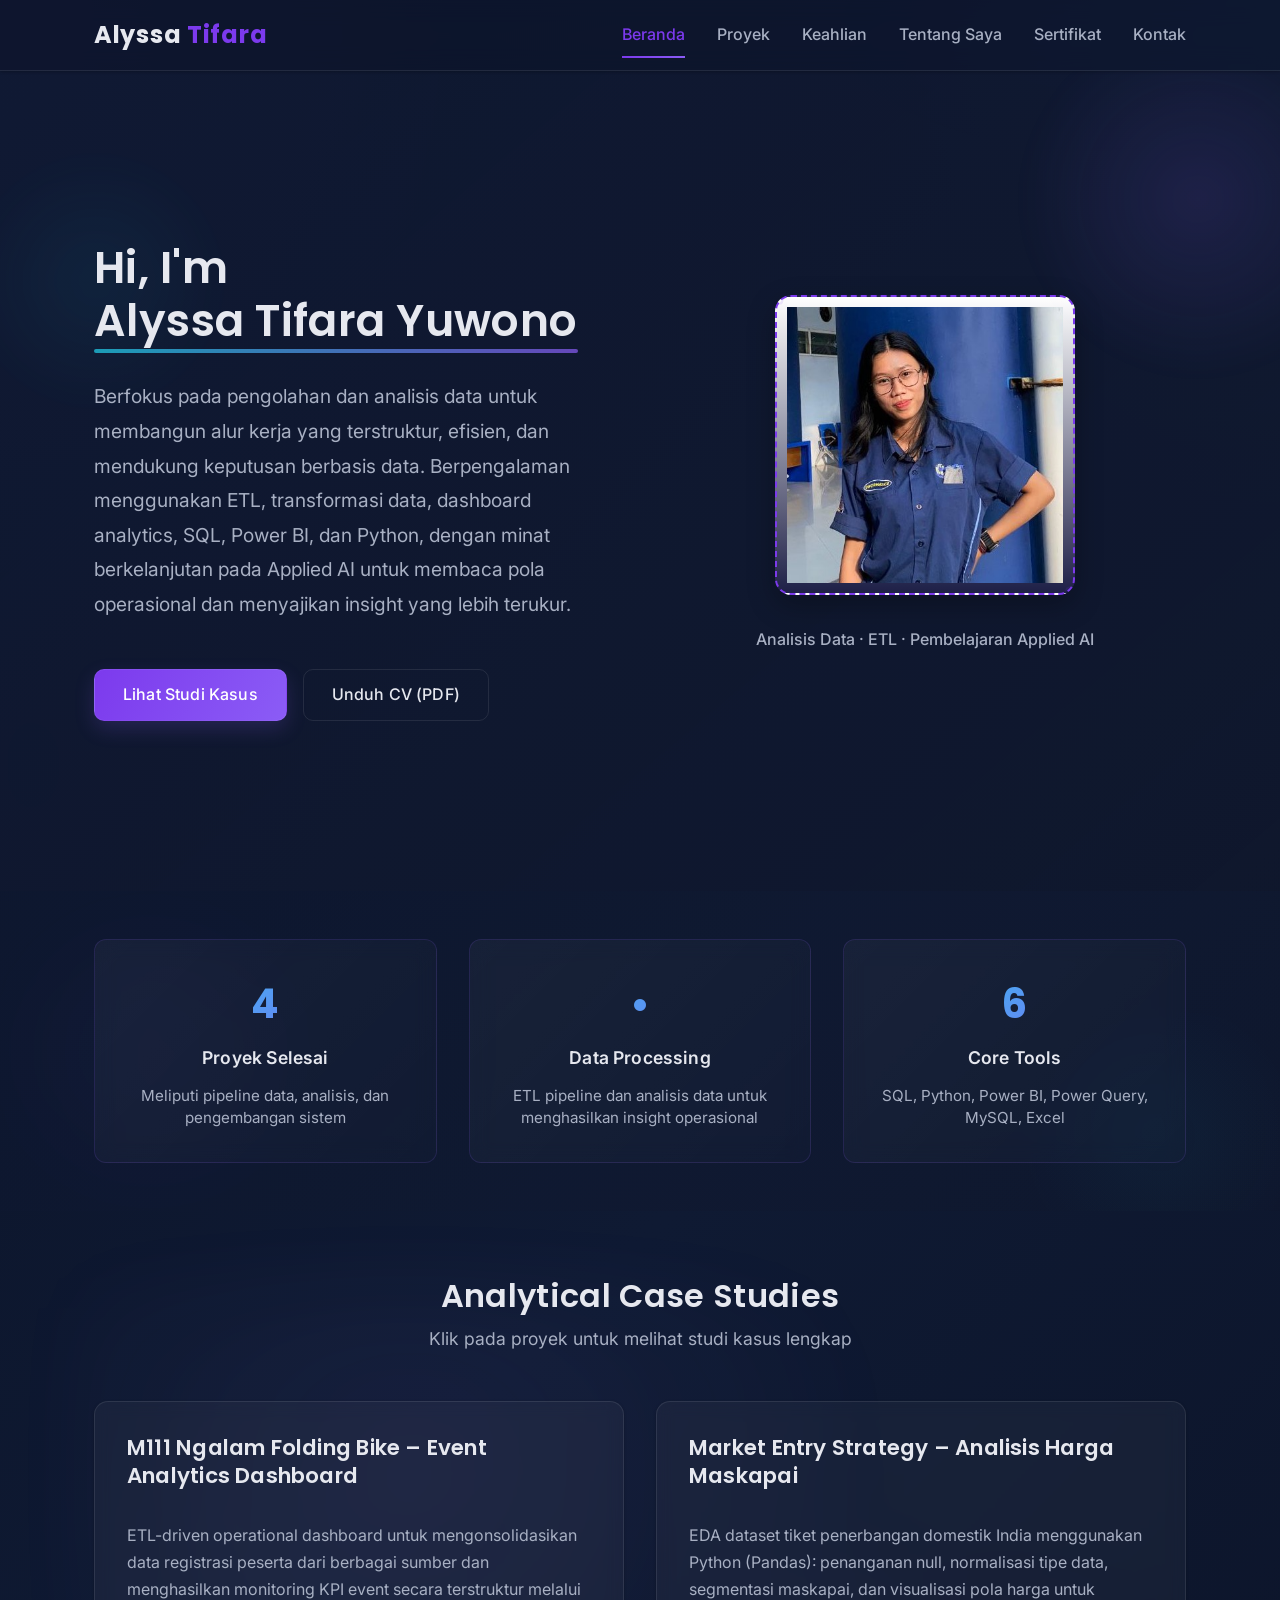
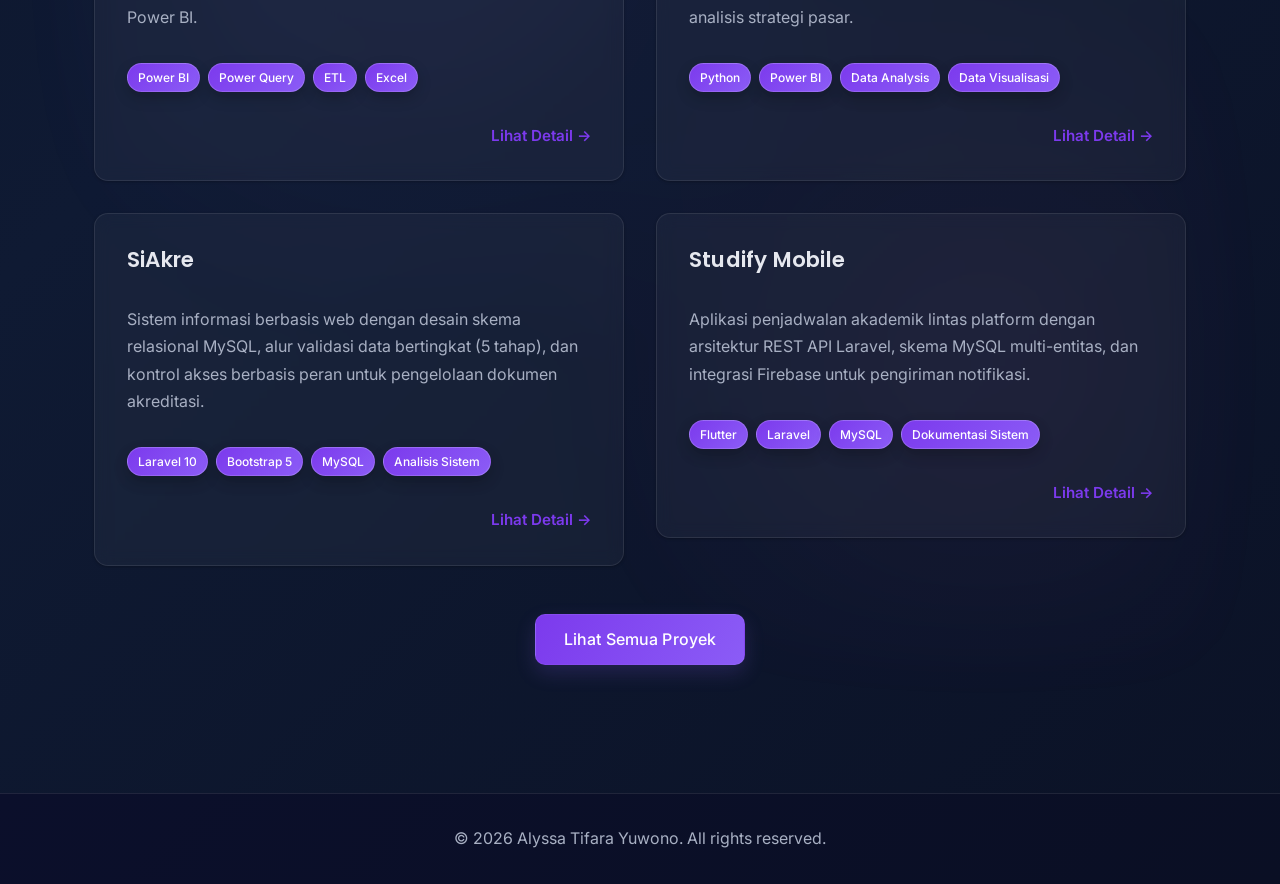
==== commit bc30f189: "AI porto apply" ====
--- a/index.html
+++ b/index.html
@@ -3,8 +3,8 @@
 <head>
     <meta charset="UTF-8">
     <meta name="viewport" content="width=device-width, initial-scale=1.0">
-    <meta name="description" content="Portfolio of Alyssa Tifara Yuwono — D4 Business Information Systems student specializing in ETL pipelines, data engineering, and analytics using Python, SQL, Power BI, and MySQL.">
-    <title>Alyssa Tifara Yuwono – Data Engineer & Data Analyst Intern</title>
+    <meta name="description" content="Portfolio of Alyssa Tifara Yuwono — analytical Business Information Systems student focused on data workflows, ETL, dashboard analytics, SQL, Power BI, Python, and growing Applied AI capability.">
+    <title>Alyssa Tifara Yuwono – Applied AI & Analytical Systems Portfolio</title>
     
     <!-- Favicon Links -->
     <link rel="icon" type="image/x-icon" href="assets/favicon/favicon.ico">
@@ -48,7 +48,7 @@
     ===================================================== -->
     <section class="hero">
         <div class="container">
-            <div style="display: grid; grid-template-columns: 1fr 1fr; gap: 3rem; align-items: center;">
+            <div class="hero-layout">
                 <!-- Hero Content (Left) -->
                 <div class="hero-content">
                     <h1 class="hero-title">
@@ -57,16 +57,15 @@
                     
                     <!-- Short Introduction -->
                     <p class="hero-description">
-                    Mahasiswa D4 Sistem Informasi Bisnis dengan fokus pada <strong>Data Engineering</strong> dan <strong>Data Analytics</strong> dari desain skema relasional dan alur ETL hingga dashboard BI dan EDA berbasis Python.
-                    Berpengalaman mentransformasikan data operasional menggunakan <strong>Power Query</strong> dan <strong>Pandas</strong>, serta membangun <strong>dashboard Power BI</strong> untuk mendukung keputusan berbasis data.
+                    Berfokus pada pengolahan dan analisis data untuk membangun alur kerja yang terstruktur, efisien, dan mendukung keputusan berbasis data. Berpengalaman menggunakan ETL, transformasi data, dashboard analytics, SQL, Power BI, dan Python, dengan minat berkelanjutan pada Applied AI untuk membaca pola operasional dan menyajikan insight yang lebih terukur.
                     </p>
 
 
                     
                     <!-- Call-to-Action Buttons -->
                     <div class="btn-group">
-                        <a href="projects.html" class="btn btn-primary">Lihat Proyek</a>
-                        <a href="assets/documents/cv/Alyssa Tifara Yuwono_CV_SAE AWARD 2025.pdf" class="btn btn-secondary" download>Unduh CV</a>
+                        <a href="projects.html" class="btn btn-primary">Lihat Studi Kasus</a>
+                        <a href="assets/documents/cv/Alyssa Tifara Y_Data_Engineer_Intern.pdf" class="btn btn-secondary" download>Unduh CV (PDF)</a>
                     </div>
                 </div>
 
@@ -78,7 +77,7 @@
                             class="profile-photo">
                     </div>
                     <p class="profile-subtitle">
-                        Data Engineer Intern · Data Analyst Intern
+                        Analisis Data · ETL · Pembelajaran Applied AI
                     </p>
                 </div>
             </div>
@@ -124,7 +123,7 @@
     <section>
         <div class="container">
             <div class="section-header">
-                <h2 class="section-title">Proyek Unggulan</h2>
+                <h2 class="section-title">Analytical Case Studies</h2>
                 <p class="section-subtitle">Klik pada proyek untuk melihat studi kasus lengkap</p>
             </div>
 
@@ -135,7 +134,7 @@
                         <h3 class="project-card-title">M111 Ngalam Folding Bike – Event Analytics Dashboard</h3>
                     </div>
                     <p class="project-card-description">
-                        Pembersihan dan transformasi data registrasi peserta (500+ catatan) dari tiga sumber menggunakan Power Query, dilanjutkan pembuatan dashboard Power BI untuk monitoring distribusi dan KPI operasional event.
+                        ETL-driven operational dashboard untuk mengonsolidasikan data registrasi peserta dari berbagai sumber dan menghasilkan monitoring KPI event secara terstruktur melalui Power BI.
                     </p>
                     <div class="tool-tags">
                         <span class="tag">Power BI</span>
@@ -206,7 +205,7 @@
                 </a>
             </div>
 
-            <div style="text-align: center; margin-top: var(--spacing-lg);">
+            <div class="section-cta-center">
                 <a href="projects.html" class="btn btn-primary">Lihat Semua Proyek</a>
             </div>
         </div>
@@ -217,7 +216,7 @@
         ==================================== -->
     <footer>
         <div class="container">
-            <p>&copy; 2025 Alyssa Tifara Yuwono. All rights reserved.</p>
+            <p>&copy; 2026 Alyssa Tifara Yuwono. All rights reserved.</p>
         </div>
     </footer>
 
--- a/styles.css
+++ b/styles.css
@@ -133,6 +133,7 @@
 /* === HEADER & NAVIGATION === */
 header {
     background: rgba(14, 22, 46, 0.75);
+    -webkit-backdrop-filter: blur(12px);
     backdrop-filter: blur(12px);
     border-bottom: 1px solid var(--border-color);
     box-shadow: var(--shadow-sm);
@@ -344,6 +345,13 @@
     z-index: 1;
 }
 
+.hero-layout {
+    display: grid;
+    grid-template-columns: 1fr 1fr;
+    gap: 3rem;
+    align-items: center;
+}
+
 .hero-title {
     font-size: 2.75rem;
     line-height: 1.2;
@@ -398,7 +406,7 @@
     background-color: var(--background);
 }
 
-/* Cute & interesting frames (non-generic, still professional) */
+/* Decorative frame treatment for the profile photo */
 .profile-photo-container.frame-charm {
     padding: 10px;
     border: 2px dashed var(--primary-color);
@@ -532,6 +540,7 @@
     box-shadow: var(--shadow-sm);
     display: flex;
     flex-direction: column;
+    -webkit-backdrop-filter: blur(8px);
     backdrop-filter: blur(8px);
 }
 
@@ -619,6 +628,7 @@
     flex-direction: column;
     transition: all 0.3s ease;
     box-shadow: var(--shadow-sm);
+    -webkit-backdrop-filter: blur(8px);
     backdrop-filter: blur(8px);
 }
 
@@ -723,7 +733,7 @@
     transition: transform 0.2s ease, box-shadow 0.2s ease;
 }
 
-/* Legacy tool-badge (kept for backward compatibility) */
+/* Legacy tool-badge kept for backward compatibility */
 .tool-badge {
     background-color: var(--primary-light);
     color: var(--primary-color);
@@ -749,6 +759,23 @@
 .project-card:hover .project-card-cta {
     color: var(--purple-500);
     transform: translateX(6px);
+}
+
+.section-cta-center {
+    text-align: center;
+    margin-top: var(--spacing-lg);
+}
+
+.page-top-spacing-sm {
+    padding: var(--spacing-sm) 0 0;
+}
+
+.page-top-padding-sm {
+    padding-top: var(--spacing-sm);
+}
+
+.page-top-padding-lg {
+    padding-top: var(--spacing-lg);
 }
 
 /* === PROJECT DETAIL PAGE === */
@@ -1133,6 +1160,7 @@
     padding: var(--spacing-md);
     border-radius: 12px;
     border: 1px solid var(--border-color);
+    -webkit-backdrop-filter: blur(6px);
     backdrop-filter: blur(6px);
     box-shadow: var(--shadow-sm);
 }
@@ -1254,6 +1282,7 @@
     box-shadow: var(--shadow-sm);
     border: 1px solid var(--border-color);
     border-top: 4px solid var(--primary-color);
+    -webkit-backdrop-filter: blur(6px);
     backdrop-filter: blur(6px);
 }
 
@@ -1284,6 +1313,16 @@
     color: var(--text-light);
     font-style: italic;
     margin-top: var(--spacing-xs);
+}
+
+.note-wide {
+    max-width: 900px;
+    margin-left: auto;
+    margin-right: auto;
+}
+
+.note-no-margin {
+    margin: 0;
 }
 
 /* === CERTIFICATES === */
@@ -1304,6 +1343,7 @@
     box-shadow: var(--shadow-sm);
     border: 1px solid var(--border-color);
     border-left: 4px solid var(--primary-color);
+    -webkit-backdrop-filter: blur(6px);
     backdrop-filter: blur(6px);
     display: flex;
     flex-direction: column;
@@ -1390,6 +1430,10 @@
     text-align: center;
 }
 
+.contact-section {
+    padding: var(--spacing-lg) 0;
+}
+
 .contact-links {
     display: flex;
     flex-direction: column;
@@ -1407,10 +1451,39 @@
     border-radius: 12px;
     transition: all 0.3s ease;
     border: 1px solid var(--border-color);
+    -webkit-backdrop-filter: blur(6px);
     backdrop-filter: blur(6px);
     text-decoration: none;
     color: inherit;
     cursor: pointer;
+}
+
+.contact-download {
+    margin-top: var(--spacing-md);
+}
+
+.contact-download-btn {
+    font-size: 1.1rem;
+    padding: 1rem 2.5rem;
+}
+
+.contact-update {
+    margin-top: 0.5rem;
+    color: var(--text-light);
+    font-size: 0.9rem;
+}
+
+.contact-note {
+    margin-top: var(--spacing-sm);
+    padding: var(--spacing-sm);
+    background: var(--primary-light);
+    border-radius: 8px;
+}
+
+.contact-note-text {
+    color: var(--text-gray);
+    margin: 0;
+    line-height: 1.8;
 }
 
 .contact-item:hover {
@@ -1485,10 +1558,8 @@
         font-size: 1rem;
     }
 
-    /* CRITICAL FIX: Hero section layout - explicitly define single column grid
-       Prevents layout shift and ensures proper stacking on mobile */
     .hero {
-        min-height: auto;
+        min-height: 0;
         padding: var(--spacing-lg) 0;
     }
 
@@ -1503,8 +1574,6 @@
         height: 250px;
     }
     
-    /* CRITICAL FIX: Mobile navigation - explicit flex behavior
-       Ensures menu toggle and nav-links work together without conflicts */
     .menu-toggle {
         display: flex;
     }
@@ -1522,7 +1591,6 @@
         gap: 0;
         border: 1px solid var(--border-color);
         z-index: 999;
-        /* Prevent nav from pushing content on iOS */
         max-height: calc(100vh - 60px);
         overflow-y: auto;
     }
@@ -1538,13 +1606,11 @@
         border-bottom: 1px solid var(--border-color);
     }
 
-    /* PERFORMANCE FIX: Reduce blur/backdrop-filter on mobile
-       Improves scrolling performance and battery life on mobile devices */
     header {
+        -webkit-backdrop-filter: blur(6px);
         backdrop-filter: blur(6px);
     }
 
-    /* Remove heavy blur from decoration pseudo-elements */
     body::before {
         filter: blur(30px);
     }
@@ -1563,10 +1629,12 @@
     }
 
     .stat-card {
+        -webkit-backdrop-filter: blur(6px);
         backdrop-filter: blur(6px);
     }
 
     .card {
+        -webkit-backdrop-filter: blur(4px);
         backdrop-filter: blur(4px);
     }
 
@@ -1574,17 +1642,16 @@
     .skill-category,
     .certificate-item,
     .contact-item {
+        -webkit-backdrop-filter: blur(4px);
         backdrop-filter: blur(4px);
     }
     
-    /* Project preview grid on mobile */
     .project-preview-grid {
         grid-template-columns: 1fr;
     }
 
-    /* Projects grid on mobile */
     .projects-grid {
-        grid-template-columns: repeat(2, 1fr);
+        grid-template-columns: 1fr;
     }
 
     /* Project detail page */
@@ -1630,20 +1697,13 @@
         grid-template-columns: 1fr;
     }
     
-    /* CRITICAL FIX: Section spacing - reduce padding for better mobile spacing
-       Prevents excessive whitespace on small screens */
     section {
         padding: var(--spacing-md) 0;
     }
 
-    /* CRITICAL FIX: Avoid buggy 100vh on mobile
-       Use calc with safe fallback to ensure proper viewport height */
     .hero {
-        /* Remove min-height: calc(100vh - 80px) - causes issues on mobile browsers */
-        /* Use auto padding instead for flexible height */
-    }
-
-    /* PERFORMANCE FIX: Reduce shadow complexity on mobile */
+    }
+
     .stat-card:hover {
         box-shadow: 0 4px 12px rgba(139, 92, 246, 0.12);
     }
@@ -1656,8 +1716,6 @@
         box-shadow: 0 4px 12px rgba(139, 92, 246, 0.12);
     }
 
-    /* ACCESSIBILITY FIX: Ensure nav links are easily tappable
-       Minimum touch target size is 44x44px */
     .nav-links li a {
         padding: 0.75rem 1rem;
         display: block;
@@ -1684,9 +1742,8 @@
         font-size: 1.75rem;
     }
 
-    /* CRITICAL FIX: Further reduce blur on very small screens
-       Very small devices have limited GPU resources */
     header {
+        -webkit-backdrop-filter: blur(4px);
         backdrop-filter: blur(4px);
     }
 
@@ -1700,8 +1757,6 @@
         opacity: 0.35;
     }
 
-    /* CRITICAL FIX: Reduce decorative element sizes on mobile
-       Prevents layout issues and improves rendering performance */
     .stats-section::before {
         width: 300px;
         height: 200px;
@@ -1714,14 +1769,11 @@
         right: -125px;
     }
 
-    /* CRITICAL FIX: Adjust profile photo on small screens */
     .profile-photo-container {
         width: 200px;
         height: 200px;
     }
 
-    /* PERFORMANCE FIX: Disable hover transforms on touch devices
-       Touch devices don't benefit from hover, saves rendering cycles */
     .stat-card:hover {
         transform: none;
     }
@@ -1907,6 +1959,7 @@
     transition: all 0.3s ease;
     position: relative;
     overflow: hidden;
+    -webkit-backdrop-filter: blur(10px);
     backdrop-filter: blur(10px);
 }
 
